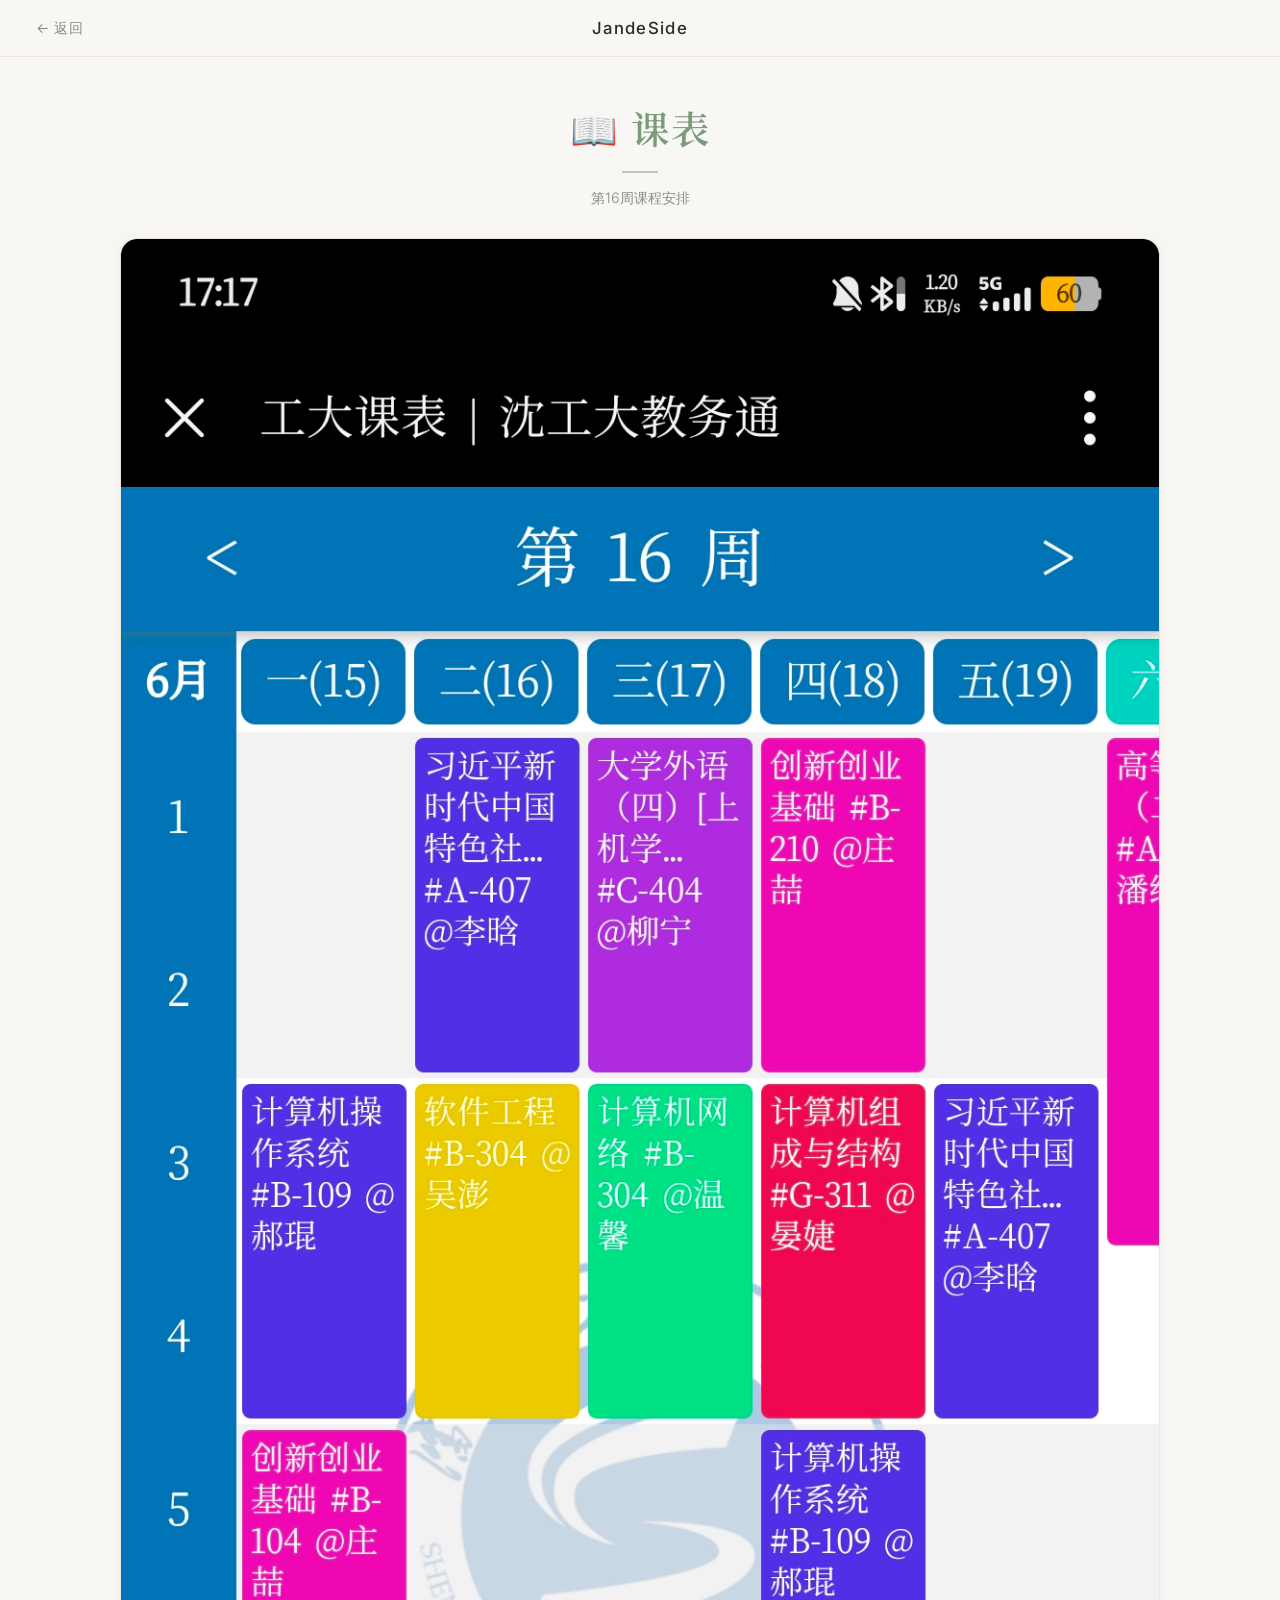
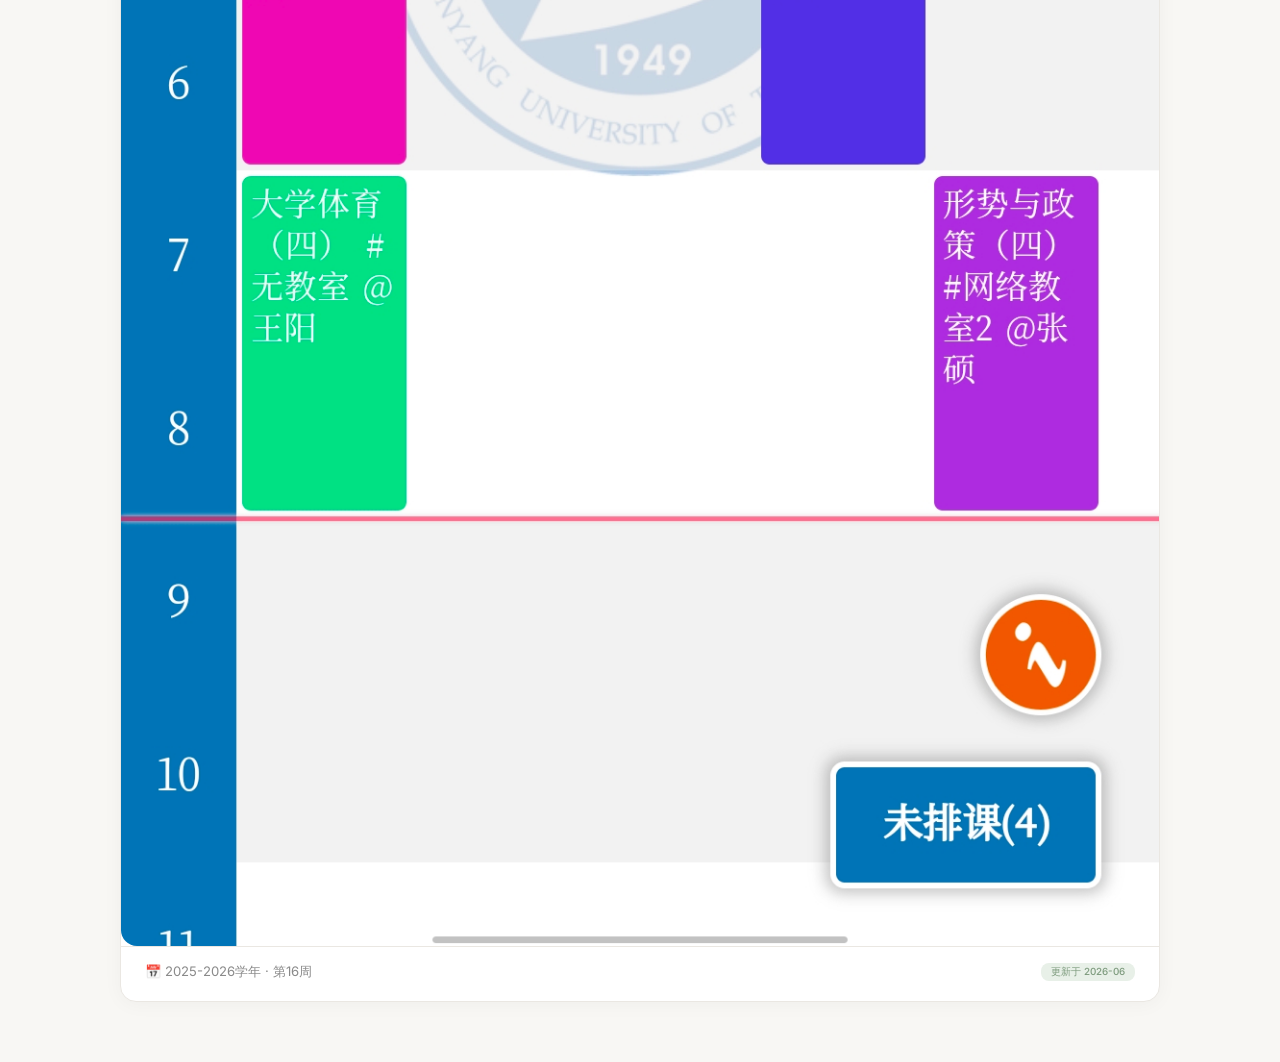
==== lesson/index.html @ 625d880b "Create index.html" ====
<!DOCTYPE html>
<html lang="zh-CN">
<head>
    <meta charset="UTF-8">
    <meta name="viewport" content="width=device-width, initial-scale=1.0">
    <title>课表 - JandeSide</title>
    <link rel="preconnect" href="https://fonts.googleapis.com">
    <link rel="preconnect" href="https://fonts.gstatic.com" crossorigin>
    <link href="https://fonts.googleapis.com/css2?family=Inter:wght@300;400;500;600&family=Noto+Serif+SC:wght@400;600&display=swap" rel="stylesheet">
    <style>
        * { margin: 0; padding: 0; box-sizing: border-box; }
        :root {
            --bg: #f8f7f4;
            --card-bg: #ffffff;
            --text: #2c2c2c;
            --text-light: #8a8a8a;
            --accent: #7c9a7c;
            --accent-light: #e8f0e8;
            --border: #eae7e2;
            --shadow: 0 2px 20px rgba(0,0,0,0.04);
            --radius: 16px;
            --radius-sm: 10px;
        }
        body {
            background: var(--bg);
            color: var(--text);
            font-family: 'Inter', -apple-system, 'PingFang SC', 'Microsoft YaHei', sans-serif;
            min-height: 100vh;
        }
        .header {
            position: fixed; top: 0; left: 0; right: 0;
            z-index: 100;
            padding: 18px 36px;
            display: flex; align-items: center; justify-content: space-between;
            backdrop-filter: blur(20px);
            -webkit-backdrop-filter: blur(20px);
            background: rgba(248,247,244,0.8);
            border-bottom: 1px solid var(--border);
        }
        .header-back {
            color: var(--text-light); text-decoration: none; font-size: 0.88em;
            font-weight: 400; letter-spacing: 0.05em; transition: color 0.3s;
        }
        .header-back:hover { color: var(--accent); }
        .header-title { font-size: 1.05em; font-weight: 500; letter-spacing: 0.08em; color: var(--text); }
        .hero {
            padding: 100px 30px 30px;
            text-align: center;
            max-width: 640px;
            margin: 0 auto;
        }
        .hero h1 {
            font-family: 'Noto Serif SC', serif;
            font-size: 2.4em;
            font-weight: 600;
            color: var(--text);
            letter-spacing: 0.04em;
        }
        .hero h1 span { color: var(--accent); }
        .hero p { color: var(--text-light); font-size: 0.9em; margin-top: 8px; font-weight: 300; }
        .hero-divider { width: 36px; height: 2px; background: var(--accent); margin: 16px auto; opacity: 0.5; }
        .main {
            max-width: 1100px;
            margin: 0 auto;
            padding: 0 30px 60px;
        }
        .image-card {
            background: var(--card-bg);
            border-radius: var(--radius);
            overflow: hidden;
            box-shadow: var(--shadow);
            border: 1px solid var(--border);
        }
        .image-card img {
            display: block;
            width: 100%;
            height: auto;
            border-radius: var(--radius);
        }
        .image-card .caption {
            padding: 16px 24px 20px;
            display: flex;
            align-items: center;
            justify-content: space-between;
            border-top: 1px solid var(--border);
            font-size: 0.82em;
            color: var(--text-light);
        }
        .image-card .caption .label {
            display: flex;
            align-items: center;
            gap: 6px;
        }
        .image-card .caption .badge {
            background: var(--accent-light);
            color: var(--accent);
            padding: 2px 10px;
            border-radius: 8px;
            font-size: 0.75em;
            font-weight: 500;
        }
        ::-webkit-scrollbar { width: 5px; }
        ::-webkit-scrollbar-track { background: transparent; }
        ::-webkit-scrollbar-thumb { background: var(--border); border-radius: 3px; }
        
        @media (max-width: 768px) {
            .header { padding: 14px 20px; }
            .header-title { font-size: 0.92em; }
            .hero { padding: 85px 20px 20px; }
            .hero h1 { font-size: 1.8em; }
            .main { padding: 0 20px 40px; }
            .image-card .caption { flex-direction: column; gap: 6px; align-items: flex-start; padding: 14px 18px 16px; font-size: 0.78em; }
        }
        @media (max-width: 480px) {
            .header { padding: 10px 14px; }
            .header-back { font-size: 0.78em; }
            .header-title { font-size: 0.85em; }
            .hero { padding: 70px 14px 16px; }
            .hero h1 { font-size: 1.4em; }
            .main { padding: 0 14px 30px; }
            .image-card .caption { padding: 10px 14px 14px; font-size: 0.72em; }
        }
    </style>
</head>
<body>
    <header class="header">
        <a class="header-back" href="/">← 返回</a>
        <span class="header-title">JandeSide</span>
        <span class="header-back" style="visibility:hidden;">← 返回</span>
    </header>
    <section class="hero">
        <h1>📖 <span>课表</span></h1>
        <div class="hero-divider"></div>
        <p>第16周课程安排</p>
    </section>
    <div class="main">
        <div class="image-card">
            <img src="../assets/images/lesson.webp" alt="本周课表" loading="lazy">
            <div class="caption">
                <span class="label">📅 2025-2026学年 · 第16周</span>
                <span class="badge">更新于 2026-06</span>
            </div>
        </div>
    </div>
</body>
</html>
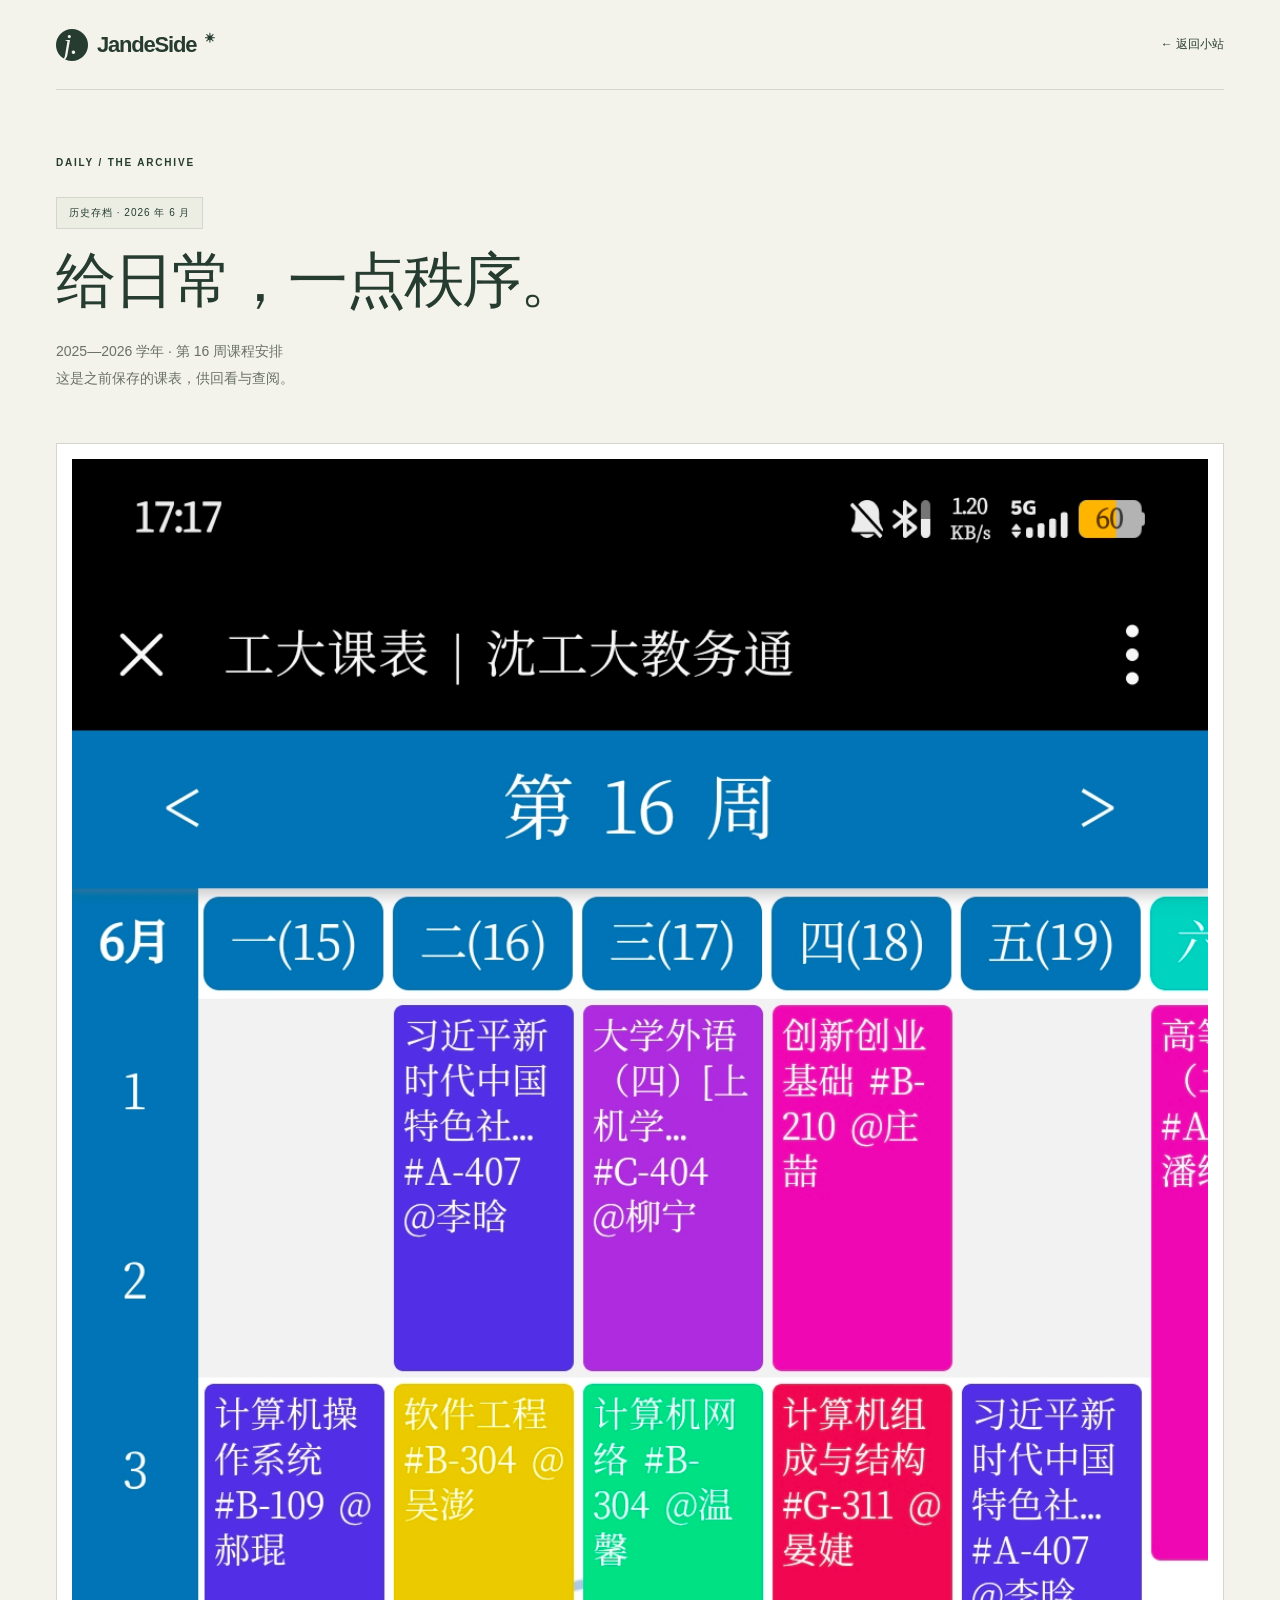
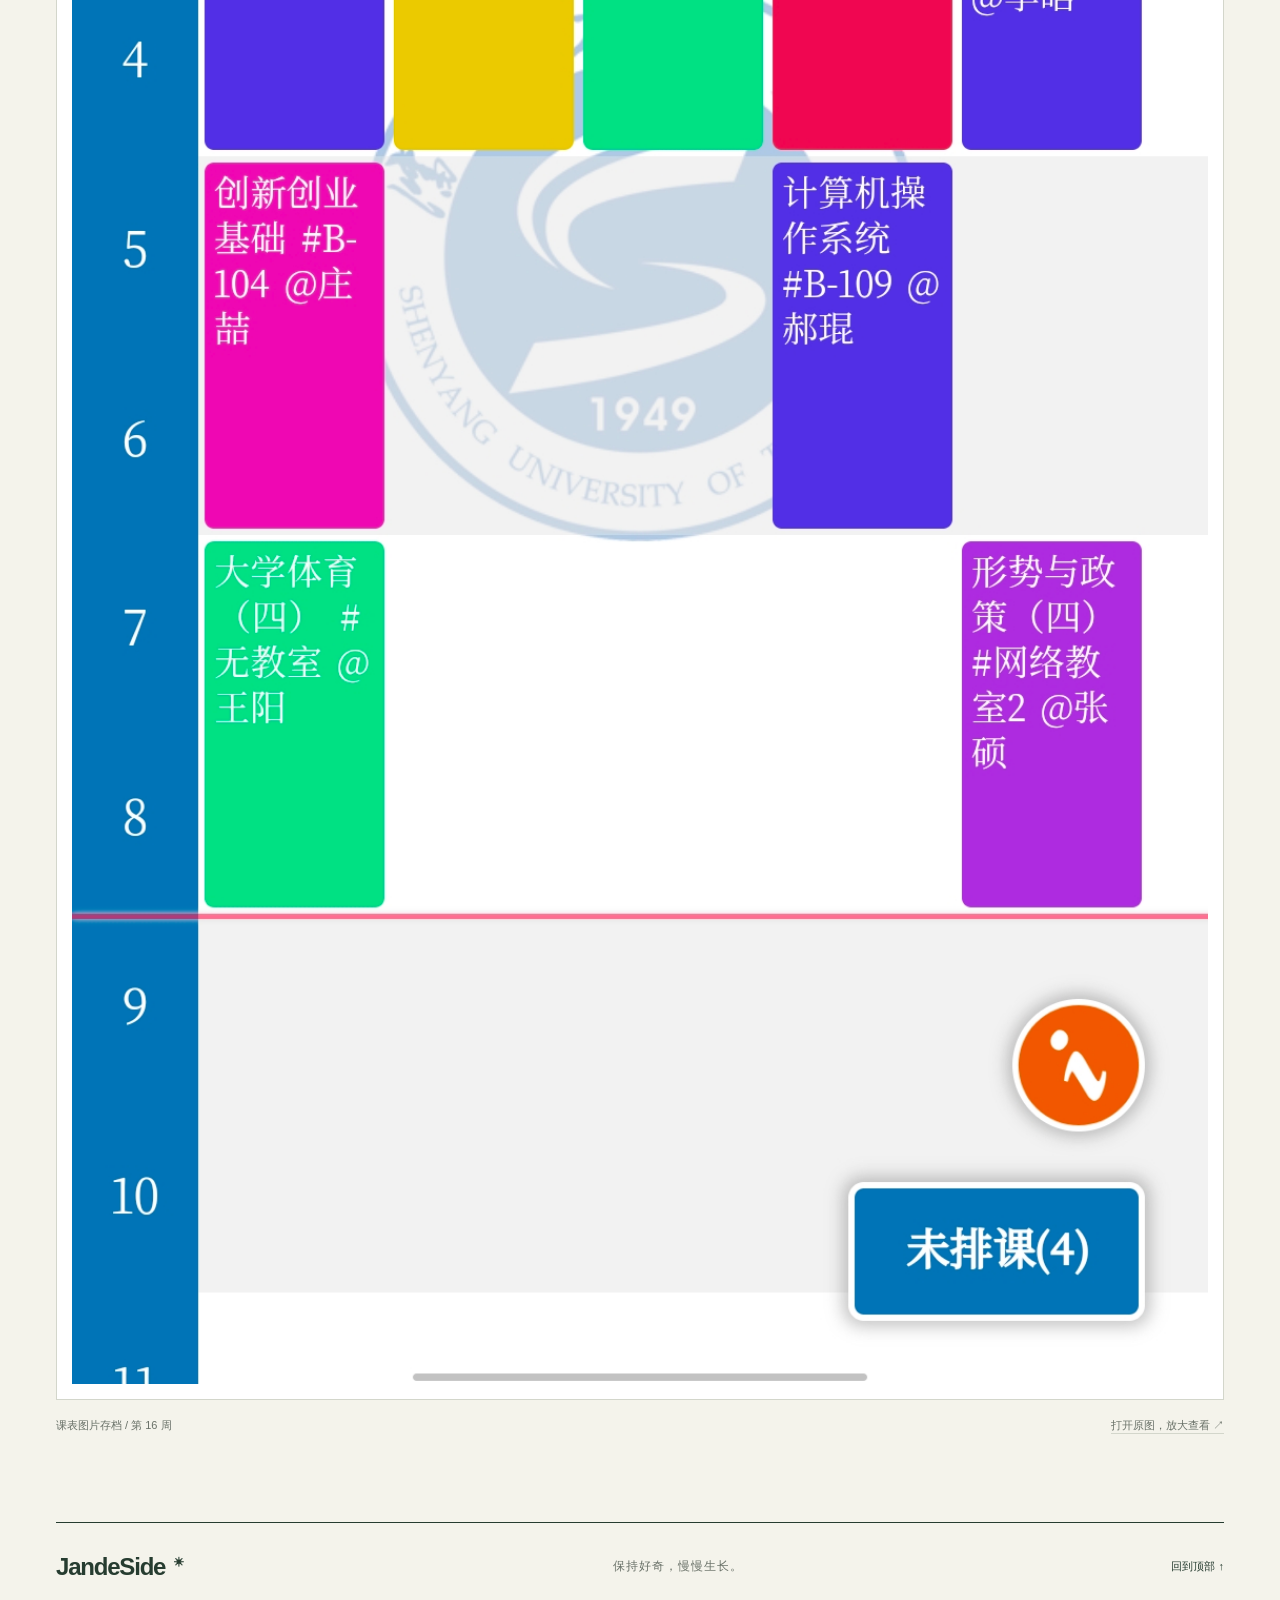
==== commit bf326123: "Add files via upload" ====
--- a/lesson/index.html
+++ b/lesson/index.html
@@ -1,146 +1,5 @@
-<!DOCTYPE html>
-<html lang="zh-CN">
-<head>
-    <meta charset="UTF-8">
-    <meta name="viewport" content="width=device-width, initial-scale=1.0">
-    <title>课表 - JandeSide</title>
-    <link rel="preconnect" href="https://fonts.googleapis.com">
-    <link rel="preconnect" href="https://fonts.gstatic.com" crossorigin>
-    <link href="https://fonts.googleapis.com/css2?family=Inter:wght@300;400;500;600&family=Noto+Serif+SC:wght@400;600&display=swap" rel="stylesheet">
-    <style>
-        * { margin: 0; padding: 0; box-sizing: border-box; }
-        :root {
-            --bg: #f8f7f4;
-            --card-bg: #ffffff;
-            --text: #2c2c2c;
-            --text-light: #8a8a8a;
-            --accent: #7c9a7c;
-            --accent-light: #e8f0e8;
-            --border: #eae7e2;
-            --shadow: 0 2px 20px rgba(0,0,0,0.04);
-            --radius: 16px;
-            --radius-sm: 10px;
-        }
-        body {
-            background: var(--bg);
-            color: var(--text);
-            font-family: 'Inter', -apple-system, 'PingFang SC', 'Microsoft YaHei', sans-serif;
-            min-height: 100vh;
-        }
-        .header {
-            position: fixed; top: 0; left: 0; right: 0;
-            z-index: 100;
-            padding: 18px 36px;
-            display: flex; align-items: center; justify-content: space-between;
-            backdrop-filter: blur(20px);
-            -webkit-backdrop-filter: blur(20px);
-            background: rgba(248,247,244,0.8);
-            border-bottom: 1px solid var(--border);
-        }
-        .header-back {
-            color: var(--text-light); text-decoration: none; font-size: 0.88em;
-            font-weight: 400; letter-spacing: 0.05em; transition: color 0.3s;
-        }
-        .header-back:hover { color: var(--accent); }
-        .header-title { font-size: 1.05em; font-weight: 500; letter-spacing: 0.08em; color: var(--text); }
-        .hero {
-            padding: 100px 30px 30px;
-            text-align: center;
-            max-width: 640px;
-            margin: 0 auto;
-        }
-        .hero h1 {
-            font-family: 'Noto Serif SC', serif;
-            font-size: 2.4em;
-            font-weight: 600;
-            color: var(--text);
-            letter-spacing: 0.04em;
-        }
-        .hero h1 span { color: var(--accent); }
-        .hero p { color: var(--text-light); font-size: 0.9em; margin-top: 8px; font-weight: 300; }
-        .hero-divider { width: 36px; height: 2px; background: var(--accent); margin: 16px auto; opacity: 0.5; }
-        .main {
-            max-width: 1100px;
-            margin: 0 auto;
-            padding: 0 30px 60px;
-        }
-        .image-card {
-            background: var(--card-bg);
-            border-radius: var(--radius);
-            overflow: hidden;
-            box-shadow: var(--shadow);
-            border: 1px solid var(--border);
-        }
-        .image-card img {
-            display: block;
-            width: 100%;
-            height: auto;
-            border-radius: var(--radius);
-        }
-        .image-card .caption {
-            padding: 16px 24px 20px;
-            display: flex;
-            align-items: center;
-            justify-content: space-between;
-            border-top: 1px solid var(--border);
-            font-size: 0.82em;
-            color: var(--text-light);
-        }
-        .image-card .caption .label {
-            display: flex;
-            align-items: center;
-            gap: 6px;
-        }
-        .image-card .caption .badge {
-            background: var(--accent-light);
-            color: var(--accent);
-            padding: 2px 10px;
-            border-radius: 8px;
-            font-size: 0.75em;
-            font-weight: 500;
-        }
-        ::-webkit-scrollbar { width: 5px; }
-        ::-webkit-scrollbar-track { background: transparent; }
-        ::-webkit-scrollbar-thumb { background: var(--border); border-radius: 3px; }
-        
-        @media (max-width: 768px) {
-            .header { padding: 14px 20px; }
-            .header-title { font-size: 0.92em; }
-            .hero { padding: 85px 20px 20px; }
-            .hero h1 { font-size: 1.8em; }
-            .main { padding: 0 20px 40px; }
-            .image-card .caption { flex-direction: column; gap: 6px; align-items: flex-start; padding: 14px 18px 16px; font-size: 0.78em; }
-        }
-        @media (max-width: 480px) {
-            .header { padding: 10px 14px; }
-            .header-back { font-size: 0.78em; }
-            .header-title { font-size: 0.85em; }
-            .hero { padding: 70px 14px 16px; }
-            .hero h1 { font-size: 1.4em; }
-            .main { padding: 0 14px 30px; }
-            .image-card .caption { padding: 10px 14px 14px; font-size: 0.72em; }
-        }
-    </style>
-</head>
-<body>
-    <header class="header">
-        <a class="header-back" href="/">← 返回</a>
-        <span class="header-title">JandeSide</span>
-        <span class="header-back" style="visibility:hidden;">← 返回</span>
-    </header>
-    <section class="hero">
-        <h1>📖 <span>课表</span></h1>
-        <div class="hero-divider"></div>
-        <p>第16周课程安排</p>
-    </section>
-    <div class="main">
-        <div class="image-card">
-            <img src="../assets/images/lesson.webp" alt="本周课表" loading="lazy">
-            <div class="caption">
-                <span class="label">📅 2025-2026学年 · 第16周</span>
-                <span class="badge">更新于 2026-06</span>
-            </div>
-        </div>
-    </div>
-</body>
-</html>
+<!doctype html>
+<html lang="zh-CN"><head><meta charset="utf-8"><meta name="viewport" content="width=device-width,initial-scale=1"><title>课表存档 — JandeSide</title><meta name="description" content="2025—2026 学年第 16 周课程安排存档。"><meta name="theme-color" content="#f4f3eb"><link rel="icon" href="../assets/favicon.svg" type="image/svg+xml"><link rel="stylesheet" href="../assets/site.css"></head>
+<body><a class="skip-link" href="#main">跳到正文</a><header class="site-header subpage-header wrap"><a class="wordmark" href="../"><span class="brand-symbol" aria-hidden="true">j.</span>JandeSide<sup aria-hidden="true">✳</sup></a><a class="page-back" href="../#explore">← 返回小站</a></header>
+<main class="wrap" id="main"><section class="page-intro"><p class="eyebrow">DAILY / THE ARCHIVE</p><span class="archive-badge">历史存档 · 2026 年 6 月</span><h1>给日常，一点<span class="serif-word">秩序。</span></h1><p>2025—2026 学年 · 第 16 周课程安排<br>这是之前保存的课表，供回看与查阅。</p></section><section class="schedule-view" aria-label="第16周课表图片"><div class="image-frame"><a href="../assets/images/lesson.webp" target="_blank" rel="noopener noreferrer" aria-label="在新标签页查看课表原图"><img src="../assets/images/lesson.webp" alt="2025—2026 学年第16周课程安排，点击可查看原图并放大阅读"></a></div><div class="schedule-caption"><span>课表图片存档 / 第 16 周</span><a href="../assets/images/lesson.webp" target="_blank" rel="noopener noreferrer">打开原图，放大查看 ↗</a></div></section></main>
+<footer class="site-footer wrap"><a class="wordmark" href="../">JandeSide<sup aria-hidden="true">✳</sup></a><span>保持好奇，慢慢生长。</span><a class="back-to-top" href="#main">回到顶部 ↑</a></footer></body></html>
--- a/assets/site.css
+++ b/assets/site.css
@@ -0,0 +1,6 @@
+@charset "UTF-8";
+:root{--paper:#f4f3eb;--ink:#263c30;--muted:#697168;--line:#d3d6cb;--orange:#c65330;--display:Georgia,"Noto Serif SC","Songti SC","SimSun",serif;--sans:"Segoe UI","PingFang SC","Microsoft YaHei",sans-serif}
+*{box-sizing:border-box}html{scroll-behavior:smooth;scroll-padding-top:32px}body{margin:0;background:var(--paper);color:var(--ink);font-family:var(--sans);-webkit-font-smoothing:antialiased}a{color:inherit;text-decoration:none}button{font:inherit;color:inherit;cursor:pointer}img{display:block;max-width:100%;height:auto}button,a{-webkit-tap-highlight-color:transparent}button:focus-visible,a:focus-visible{outline:3px solid var(--orange);outline-offset:6px}::selection{background:#dceba3;color:var(--ink)}.wrap{width:min(1240px,calc(100% - 112px));margin-inline:auto}.skip-link{position:fixed;top:-80px;left:20px;padding:12px 20px;background:var(--ink);color:var(--paper);z-index:99}.skip-link:focus{top:12px}.site-header{height:108px;display:flex;align-items:center;justify-content:space-between;border-bottom:1px solid var(--line)}.wordmark{display:inline-flex;align-items:center;gap:9px;font-size:24px;letter-spacing:-1.2px;font-weight:650}.brand-symbol{display:grid;place-items:center;width:32px;height:32px;background:var(--ink);color:var(--paper);font:italic 29px/1 Georgia;border-radius:50%;padding-right:4px}.wordmark sup{align-self:flex-start;font-size:10px;letter-spacing:0;padding-top:4px}.site-header nav{display:flex;align-items:center;gap:38px;font-size:13px}.site-header nav>a:hover{color:var(--orange)}.github-link{border:1px solid var(--ink);padding:11px 17px;border-radius:24px;display:flex;gap:20px}.github-link:hover{background:var(--ink);color:var(--paper)!important}.hero{display:grid;grid-template-columns:1.1fr 1fr;gap:24px;align-items:center;padding-block:52px 50px;min-height:590px}.eyebrow{font-size:10px;letter-spacing:1.8px;font-weight:600;line-height:1.6;margin:0 0 26px}.hero .eyebrow{display:flex;align-items:center;gap:10px;letter-spacing:1.3px}.status-dot{width:7px;height:7px;border-radius:50%;background:var(--orange);box-shadow:0 0 0 4px #d05a3510}.hero h1{font-size:clamp(44px,5vw,72px);font-weight:550;line-height:1.35;letter-spacing:-3px;margin:0 0 25px}.serif-word{font-family:var(--display);font-weight:400}.orange{color:var(--orange)}.hero-description{color:var(--muted);font-size:15px;line-height:2;margin:0 0 30px;letter-spacing:1px}.primary-link{display:inline-flex;align-items:center;justify-content:space-between;min-width:162px;background:var(--ink);color:var(--paper);padding:17px 21px;border-radius:3px;font-size:14px;transition:transform .2s,background .2s}.primary-link:hover{background:#3d5643;transform:translateY(-3px)}.primary-link span{font-size:21px;line-height:16px}.hero-footnote{margin:31px 0 0;font-size:11px;color:var(--muted);display:flex;align-items:center;gap:8px}.hero-footnote>span{font-size:19px;color:var(--orange)}.orbit-art{position:relative;width:100%;max-width:510px;justify-self:end}.orbit-art svg{width:100%;height:auto;display:block}.art-coordinate{position:absolute;left:22px;top:9px;font-size:9px;letter-spacing:1px;color:var(--muted)}.orbit-label{position:absolute;padding:9px 14px;background:var(--paper);border:1px solid var(--line);font-size:10px;letter-spacing:1px;box-shadow:3px 3px 0 #263c3008;transform:rotate(-6deg)}.label-top{top:23%;left:1%}.label-top b{margin-left:16px;color:var(--orange);font-size:17px;font-weight:400}.label-bottom{right:0;bottom:16%;transform:rotate(5deg);font-size:9px}.art-caption{display:flex;justify-content:space-between;padding:12px 4px 0;border-top:1px solid var(--line);font-size:8px;color:var(--muted);letter-spacing:.9px}.ticker{border-block:1px solid var(--line);background:#eceee3}.ticker-inner{display:flex;align-items:center;justify-content:space-between;gap:20px;min-height:61px;font-size:11px;font-weight:500;letter-spacing:1.8px}.ticker i{font-style:normal;color:var(--orange);font-size:20px}.explore{padding-block:91px 90px}.section-heading{display:flex;justify-content:space-between;align-items:flex-end;margin-bottom:37px}.section-heading .eyebrow{margin-bottom:15px}h2{font-weight:500;letter-spacing:-1.2px;line-height:1.5;font-size:36px;margin:0}.section-heading .orange{margin-left:10px;font-size:42px;font-weight:300}.section-note{font-size:12px;color:var(--muted);line-height:1.9;margin:0 0 7px}.filter-bar{display:flex;justify-content:space-between;align-items:center;border-bottom:1px solid var(--line);margin-bottom:30px;gap:10px}.filters{display:flex;gap:29px}.filter{position:relative;padding:13px 0 16px;border:0;background:none;font-size:12px;color:var(--muted)}.filter sup{font-size:9px;margin-left:4px}.filter.active{color:var(--ink);font-weight:650}.filter.active:after{content:"";position:absolute;bottom:-1px;left:0;width:100%;height:2px;background:var(--ink)}.result-count{font-size:10px;color:var(--muted);letter-spacing:.6px}.project-grid{display:grid;grid-template-columns:repeat(3,minmax(0,1fr));gap:28px}.project-card{display:flex;flex-direction:column;min-width:0}.project-card[hidden]{display:none}.project-visual{height:238px;position:relative;overflow:hidden;display:grid;place-items:center;transition:transform .3s}.project-card:hover .project-visual{transform:translateY(-4px)}.visual-label{position:absolute;left:20px;top:19px;font-size:8px;letter-spacing:1.2px;font-weight:600;z-index:1}.visual-number{position:absolute;left:20px;bottom:17px;font-size:9px;letter-spacing:1px}.visual-corner{position:absolute;right:18px;bottom:12px;font-size:21px;font-weight:300}.lok-visual{background:#dfe5d5;color:#364a3b}.lok-visual svg{width:80%;height:80%;margin-top:12px;transition:transform .6s}.project-card:hover .lok-visual svg{transform:rotate(5deg)}.noba-visual{background:#242424;color:#e5d9d5}.noba-visual img{width:144px;height:144px;object-fit:cover;mix-blend-mode:lighten;transition:transform .6s}.project-card:hover .noba-visual img{transform:rotate(90deg)}.lesson-visual{background:#eae3d4;color:#625c4b}.mini-schedule{width:63%;transform:rotate(-8deg);padding:15px;background:#faf7ed;box-shadow:7px 10px 0 #85744b12;border:1px solid #bdb8a644}.schedule-title{display:flex;justify-content:space-between;align-items:center;font-size:7px;letter-spacing:.3px;margin-bottom:12px}.schedule-title b{font:18px Georgia;margin-left:3px}.schedule-grid{display:grid;grid-template-columns:repeat(5,1fr);gap:4px}.schedule-grid i{height:23px;background:#eeeadd;border-radius:1px}.schedule-grid .filled{background:#9aa686}.schedule-grid .accent{background:#cb7b58}.project-meta{display:flex;align-items:center;justify-content:space-between;font-size:9px;letter-spacing:1px;color:var(--muted);margin-top:22px}.project-arrow{font-size:22px;color:var(--ink)}.project-card h3{font-size:24px;font-weight:550;letter-spacing:-.7px;margin:9px 0 12px}.project-card p{font-size:12px;line-height:1.9;color:var(--muted);margin:0 0 22px}.project-bottom{border-top:1px solid var(--line);padding-top:15px;display:flex;justify-content:space-between;align-items:center;font-size:11px;margin-top:auto}.project-bottom span{font-size:19px;transition:transform .2s}.project-card:hover .project-bottom span{transform:translateX(5px)}.side-note{display:grid;grid-template-columns:.8fr 1.2fr;border-block:1px solid var(--line);padding-block:55px;gap:70px;align-items:center}.note-copy{position:relative}.note-copy .eyebrow{margin-bottom:36px}.note-copy h2{font-size:44px;line-height:1.55;letter-spacing:0}.note-copy p:not(.eyebrow){font-size:12px;line-height:2;color:var(--muted);margin-top:22px}.note-star{position:absolute;right:12%;top:16%;font-size:55px;color:var(--orange);font-weight:300}.text-button{border:0;border-bottom:1px solid var(--ink);background:none;padding:10px 0;font-size:12px;display:inline-flex;gap:36px;margin-top:12px}.text-button span{font-size:17px}.art-preview{border:0;padding:0;background:#261900;color:#d9ccad;text-align:left;overflow:hidden}.art-preview img{width:100%;aspect-ratio:1.5;object-fit:cover;transition:transform .5s}.art-preview:hover img{transform:scale(1.025)}.art-preview>span{padding:15px 20px;display:flex;justify-content:space-between;font-size:9px;letter-spacing:1.2px;border-top:1px solid #fff2}.about{padding-block:86px 91px}.about>.eyebrow{margin-bottom:24px}.about-content{display:grid;grid-template-columns:1.2fr 1fr;gap:60px;align-items:center}.about h2{font-size:34px;line-height:1.65}.about-content p{font-size:12px;line-height:2.2;color:var(--muted);margin:0 0 22px}.text-link{font-size:12px;border-bottom:1px solid var(--line);padding-bottom:8px;display:inline-flex;gap:42px}.text-link:hover{border-color:var(--ink)}.site-footer{border-top:1px solid var(--ink);display:flex;flex-wrap:wrap;justify-content:space-between;align-items:center;padding-block:30px 25px;gap:25px}.site-footer>span{font-size:12px;color:var(--muted);letter-spacing:1px}.back-to-top{font-size:11px}.footer-bottom{flex-basis:100%;border-top:1px solid var(--line);padding-top:25px;margin-top:7px;display:flex;justify-content:space-between;font-size:8px;color:var(--muted);letter-spacing:1.2px}.footer-bottom i{font-style:normal;color:var(--orange);margin-left:7px;font-size:14px}.image-dialog{width:min(1000px,94vw);max-height:94dvh;padding:0;border:1px solid var(--line);background:var(--paper);color:var(--ink);overflow:auto}.image-dialog::backdrop{background:#102318c9;backdrop-filter:blur(6px)}.image-dialog img{width:100%;height:auto}.dialog-toolbar{display:flex;align-items:center;justify-content:space-between;padding:15px 20px;font-size:12px;position:sticky;top:0;background:var(--paper)}.dialog-toolbar button{border:1px solid var(--line);background:transparent;padding:8px 14px}.subpage-header{height:90px}.subpage-header .wordmark{font-size:22px}.page-back{font-size:12px}.page-intro{padding-block:65px 38px}.page-intro h1{font-size:clamp(36px,5vw,60px);font-weight:500;letter-spacing:-2px;margin:12px 0 16px}.page-intro>p:not(.eyebrow){font-size:14px;color:var(--muted);line-height:1.9}.archive-badge{display:inline-block;font-size:10px;letter-spacing:1px;border:1px solid var(--line);padding:8px 12px;background:#eceee3}.schedule-view{margin-bottom:70px}.image-frame{padding:15px;border:1px solid var(--line);background:#fff}.schedule-view img{width:100%;height:auto}.image-frame a{display:block}.schedule-caption{display:flex;justify-content:space-between;padding:18px 0;font-size:11px;color:var(--muted);gap:20px}.schedule-caption a{border-bottom:1px solid var(--line)}
+@media(max-width:1050px){.wrap{width:calc(100% - 64px)}.hero{min-height:530px}.hero h1{font-size:54px}.project-visual{height:210px}.project-grid{gap:20px}.side-note{gap:45px}.note-copy h2{font-size:37px}.note-star{right:0}.about h2{font-size:30px}.ticker-inner{font-size:9px;letter-spacing:1px}.eyebrow{font-size:9px}}
+@media(max-width:760px){.wrap{width:calc(100% - 40px)}.site-header{height:80px}.wordmark{font-size:21px}.brand-symbol{width:28px;height:28px;font-size:25px}.site-header nav{gap:18px;font-size:12px}.site-header nav .github-link{display:none}.hero{padding-block:43px 33px;gap:28px;grid-template-columns:1fr;min-height:0}.hero h1{font-size:58px;line-height:1.3;margin-bottom:20px}.hero .eyebrow{font-size:8px;letter-spacing:1.2px;margin-bottom:22px}.hero-description{font-size:13px;line-height:1.9;margin-bottom:24px}.hero-footnote{margin-top:23px}.orbit-art{width:85%;max-width:400px;justify-self:center;margin-top:-10px}.art-caption{font-size:7px}.label-top{font-size:9px}.label-bottom{font-size:7px}.ticker-inner{min-height:48px;gap:12px;font-size:8px;letter-spacing:1px}.ticker-inner>:nth-child(n+6){display:none}.ticker i{font-size:18px}.explore{padding-block:53px 55px}.section-heading{display:block;margin-bottom:22px}.section-heading h2{font-size:28px}.section-heading .orange{font-size:32px;margin-left:0}.section-note{font-size:11px;margin-top:14px}.section-note br{display:none}.section-heading .eyebrow{font-size:8px;margin-bottom:9px}.filter-bar{margin-bottom:25px}.filters{gap:22px}.filter{font-size:11px}.result-count{display:none}.project-grid{grid-template-columns:1fr;gap:34px}.project-visual{height:250px}.lok-visual svg{max-width:320px}.mini-schedule{max-width:225px}.project-card h3{font-size:25px}.project-card p{font-size:13px;line-height:1.9;margin-bottom:18px}.project-meta{margin-top:16px}.project-bottom{font-size:12px;padding-top:12px}.side-note{grid-template-columns:1fr;padding-block:36px;gap:32px}.note-copy .eyebrow{margin-bottom:22px;font-size:8px}.note-copy h2{font-size:35px}.note-copy p:not(.eyebrow){margin-top:13px}.note-star{right:15%;top:25%;font-size:65px}.text-button{margin-top:4px}.about{padding-block:49px}.about-content{grid-template-columns:1fr;gap:22px}.about h2{font-size:28px}.about>.eyebrow{font-size:8px;margin-bottom:20px}.about-content p{font-size:12px}.site-footer{padding-top:24px;gap:20px}.site-footer>span{display:none}.footer-bottom{font-size:7px;gap:12px;flex-wrap:wrap;line-height:1.8;padding-top:17px}.footer-bottom>:nth-child(2){display:none}.page-intro{padding-top:40px}.page-intro>p:not(.eyebrow){font-size:13px}.schedule-caption{font-size:10px;align-items:start;line-height:1.8}.image-frame{padding:5px}.subpage-header .page-back{font-size:11px}}
+@media(prefers-reduced-motion:reduce){html{scroll-behavior:auto}*,*:before,*:after{transition:none!important;animation:none!important}}
